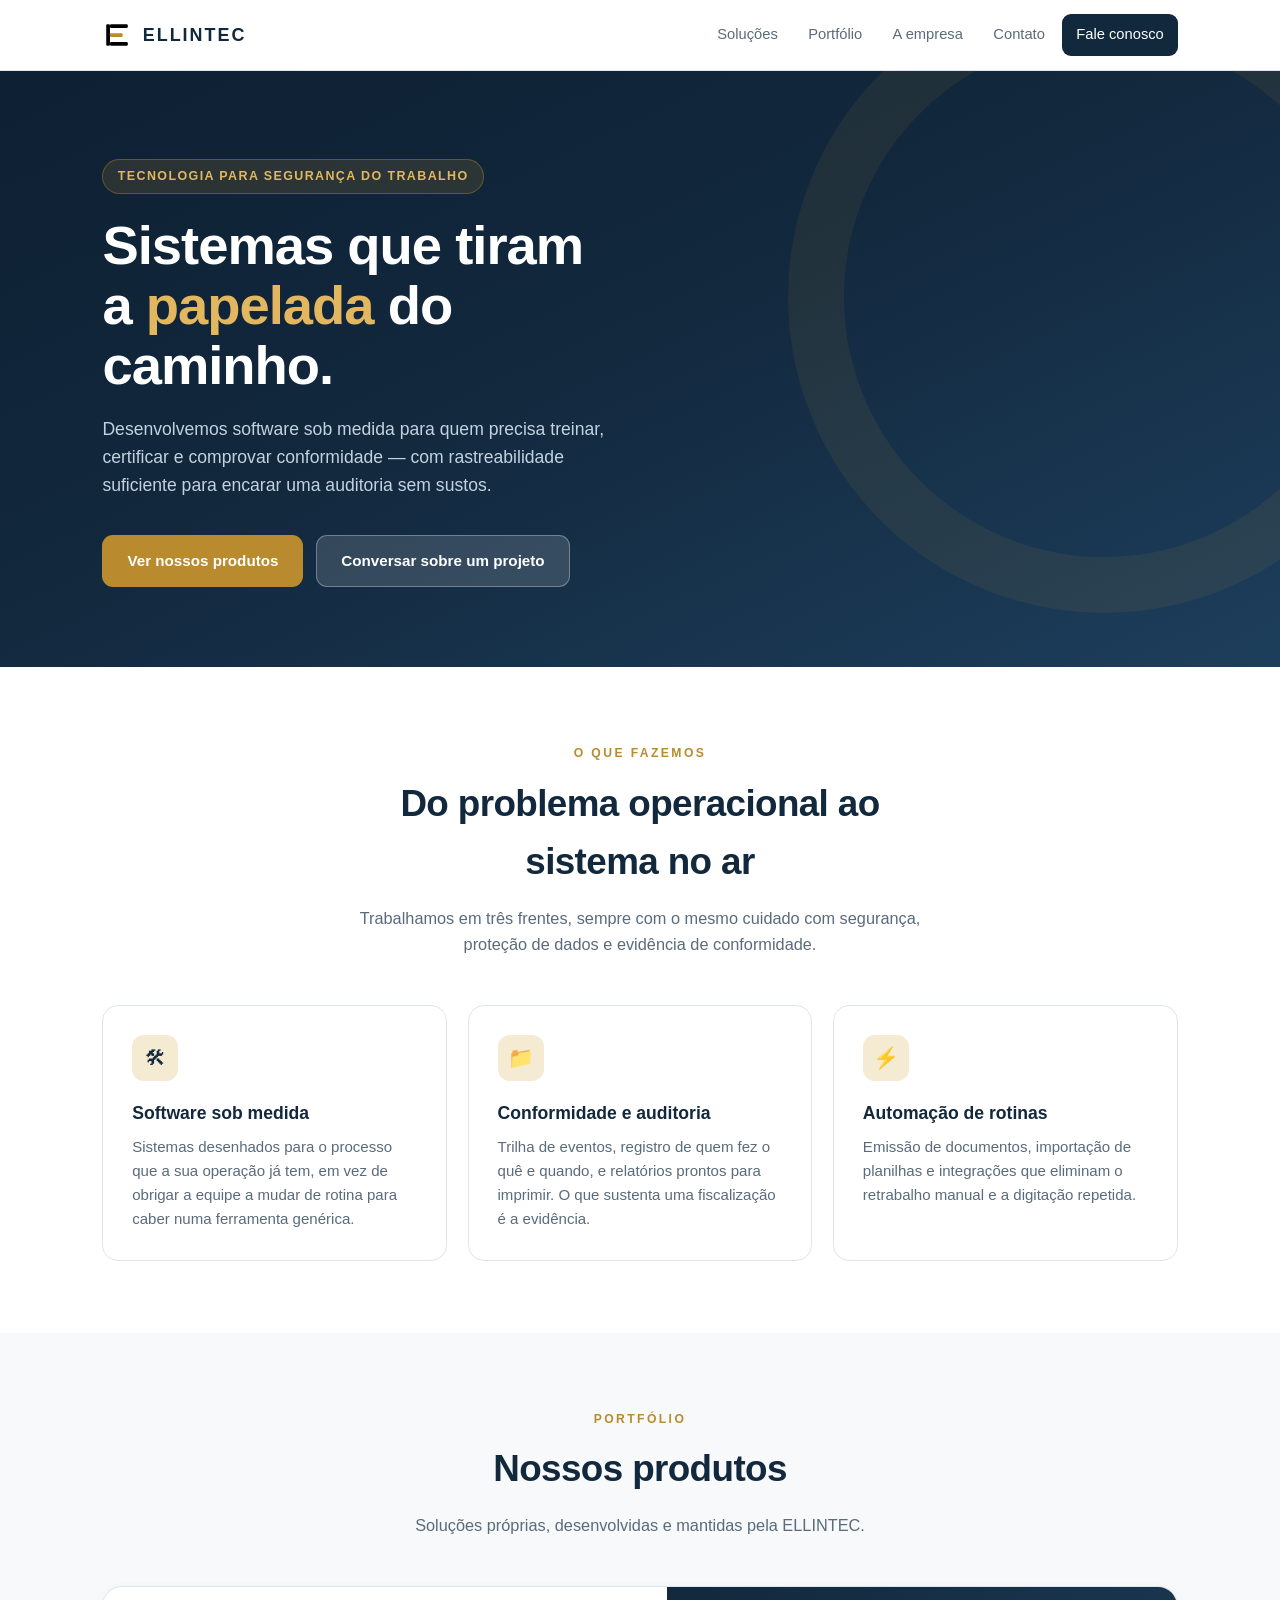
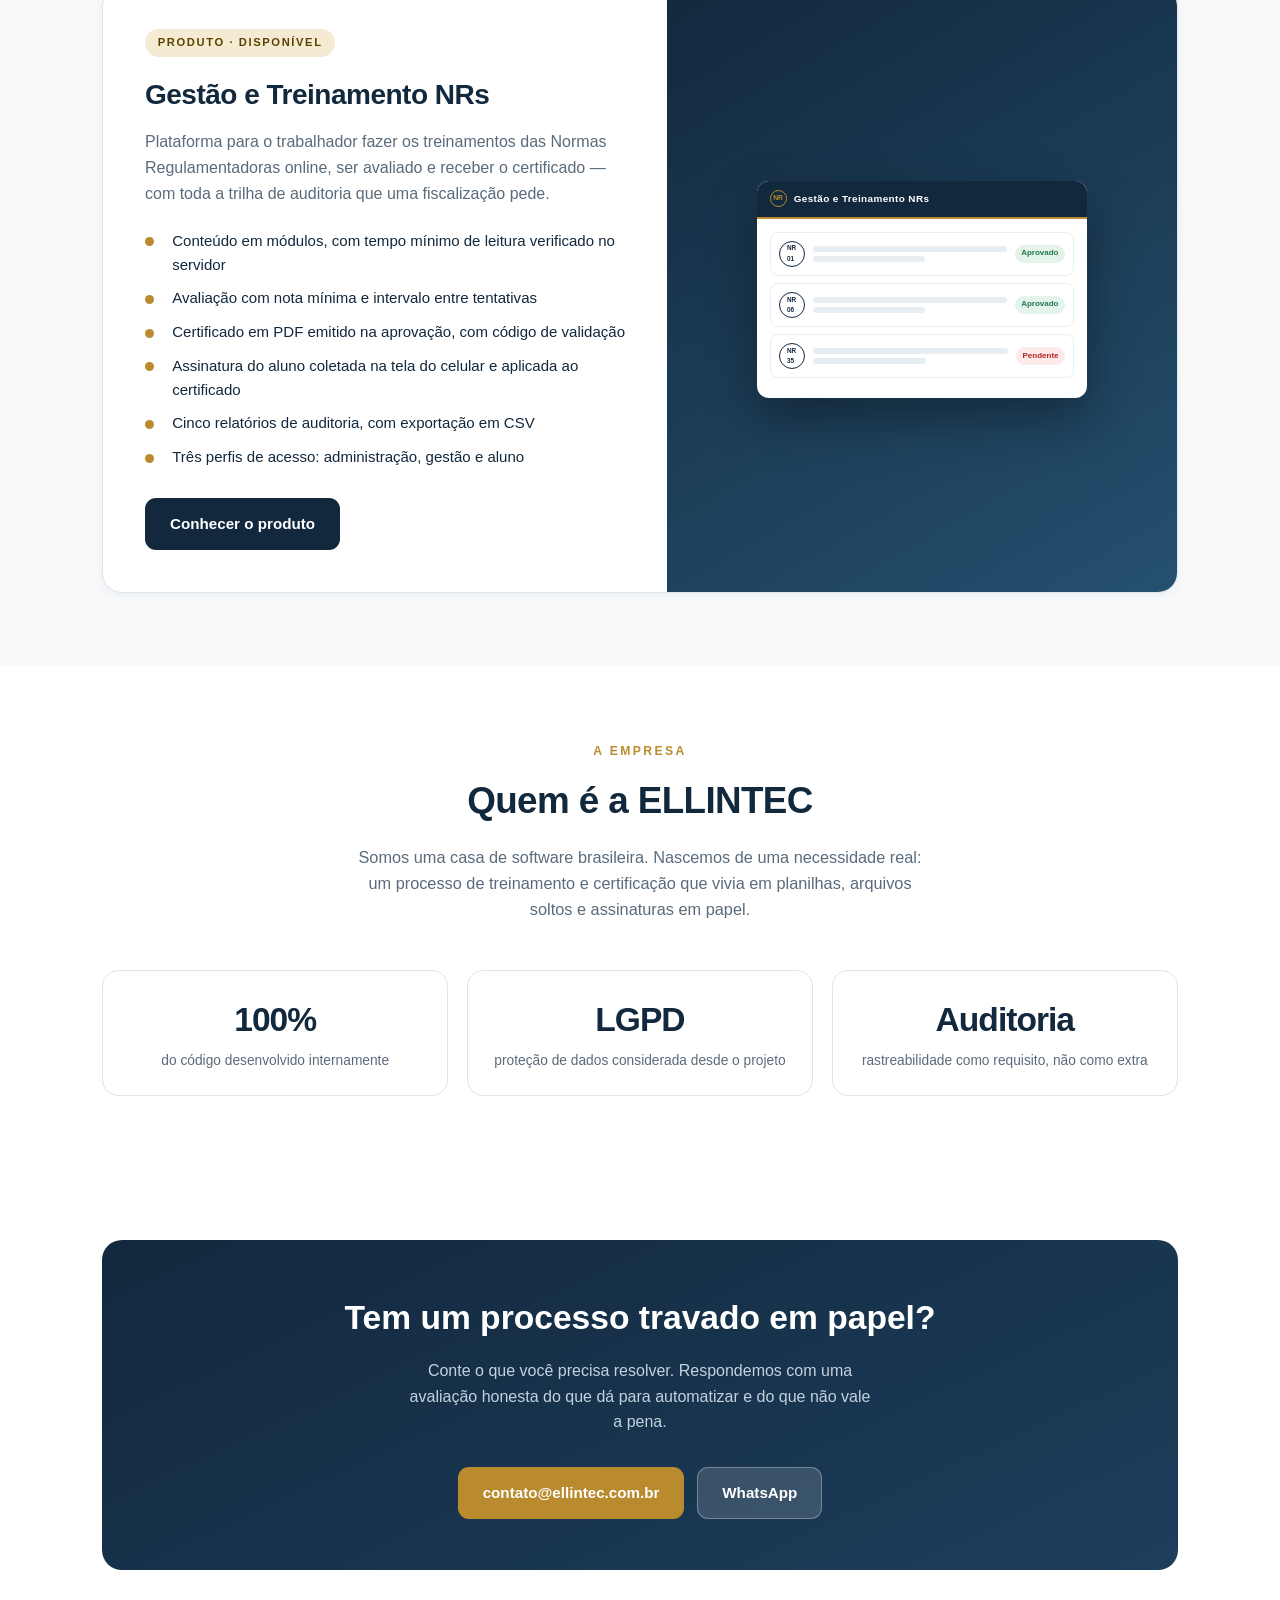
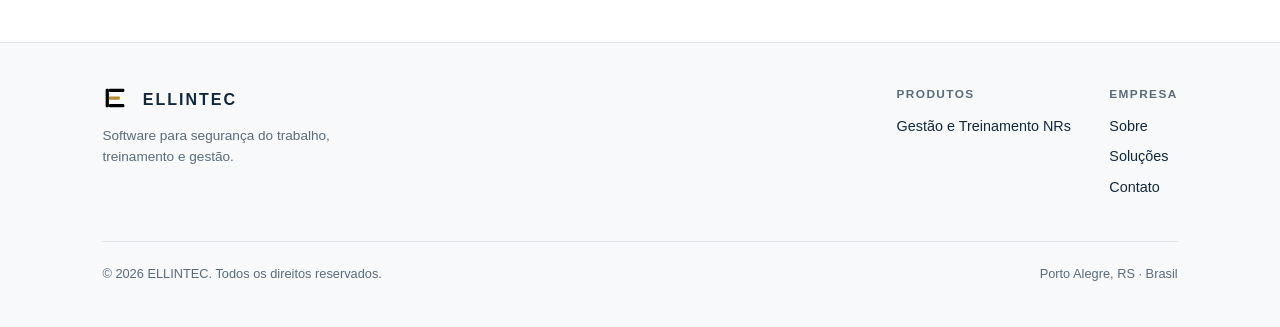
==== index.html @ 3874c129 "feat: site institucional da ELLINTEC com portfolio Site estatico da empresa, separando as duas ident" ====
<!DOCTYPE html>
<html lang="pt-BR">
<head>
<meta charset="utf-8">
<meta name="viewport" content="width=device-width, initial-scale=1">
<meta name="theme-color" content="#12283D">
<title>ELLINTEC &mdash; Software para segurança do trabalho e gestão</title>
<meta name="description" content="A ELLINTEC desenvolve sistemas para segurança do trabalho,
      treinamento e gestão. Conheça o Gestão e Treinamento NRs.">
<link rel="stylesheet" href="css/estilo.css">
<link rel="icon" href="img/logo.svg" type="image/svg+xml">
</head>
<body>

<header class="topo">
  <div class="topo-in">
    <a class="marca" href="/">
      <span class="sig"><img src="img/logo.svg" alt="" width="30" height="30"></span>
      <b>ELLINTEC</b>
    </a>
    <button class="abre-menu" id="abre" aria-label="Abrir menu" aria-expanded="false">&#9776;</button>
    <nav class="nav" id="nav">
      <a href="#solucoes">Soluções</a>
      <a href="#portfolio">Portfólio</a>
      <a href="#sobre">A empresa</a>
      <a href="#contato">Contato</a>
      <a class="btn p" href="#contato">Fale conosco</a>
    </nav>
  </div>
</header>

<!-- ======================================================== hero -->
<div class="hero">
  <div class="wrap">
    <span class="selo-topo">Tecnologia para segurança do trabalho</span>
    <h1>Sistemas que tiram a <span>papelada</span> do caminho.</h1>
    <p>
      Desenvolvemos software sob medida para quem precisa treinar, certificar e
      comprovar conformidade &mdash; com rastreabilidade suficiente para encarar
      uma auditoria sem sustos.
    </p>
    <div class="hero-btns">
      <a class="btn o" href="#portfolio">Ver nossos produtos</a>
      <a class="btn claro" href="#contato">Conversar sobre um projeto</a>
    </div>
  </div>
</div>

<!-- ======================================================== solucoes -->
<section id="solucoes">
  <div class="wrap">
    <div class="titulo-sec">
      <span class="etq">O que fazemos</span>
      <h2>Do problema operacional ao sistema no ar</h2>
      <p>
        Trabalhamos em três frentes, sempre com o mesmo cuidado com segurança,
        proteção de dados e evidência de conformidade.
      </p>
    </div>

    <div class="grade">
      <article class="cartao">
        <div class="ico">&#128736;</div>
        <h3>Software sob medida</h3>
        <p>
          Sistemas desenhados para o processo que a sua operação já tem, em vez de
          obrigar a equipe a mudar de rotina para caber numa ferramenta genérica.
        </p>
      </article>

      <article class="cartao">
        <div class="ico">&#128193;</div>
        <h3>Conformidade e auditoria</h3>
        <p>
          Trilha de eventos, registro de quem fez o quê e quando, e relatórios
          prontos para imprimir. O que sustenta uma fiscalização é a evidência.
        </p>
      </article>

      <article class="cartao">
        <div class="ico">&#9889;</div>
        <h3>Automação de rotinas</h3>
        <p>
          Emissão de documentos, importação de planilhas e integrações que eliminam
          o retrabalho manual e a digitação repetida.
        </p>
      </article>
    </div>
  </div>
</section>

<!-- ======================================================== portfolio -->
<section id="portfolio" class="cinza">
  <div class="wrap">
    <div class="titulo-sec">
      <span class="etq">Portfólio</span>
      <h2>Nossos produtos</h2>
      <p>Soluções próprias, desenvolvidas e mantidas pela ELLINTEC.</p>
    </div>

    <article class="produto">
      <div class="produto-txt">
        <span class="etq-prod">Produto &middot; disponível</span>
        <h3>Gestão e Treinamento NRs</h3>
        <p>
          Plataforma para o trabalhador fazer os treinamentos das Normas
          Regulamentadoras online, ser avaliado e receber o certificado &mdash; com
          toda a trilha de auditoria que uma fiscalização pede.
        </p>
        <ul class="lista">
          <li>Conteúdo em módulos, com tempo mínimo de leitura verificado no servidor</li>
          <li>Avaliação com nota mínima e intervalo entre tentativas</li>
          <li>Certificado em PDF emitido na aprovação, com código de validação</li>
          <li>Assinatura do aluno coletada na tela do celular e aplicada ao certificado</li>
          <li>Cinco relatórios de auditoria, com exportação em CSV</li>
          <li>Três perfis de acesso: administração, gestão e aluno</li>
        </ul>
        <a class="btn p" href="produtos/gestao-treinamento-nrs.html">Conhecer o produto</a>
      </div>

      <div class="produto-arte">
        <!-- Representacao da interface. Nao usa captura de tela real para nao
             expor dado de aluno. -->
        <div class="mock" aria-hidden="true">
          <div class="mock-topo">
            <span class="pin">NR</span>
            <b>Gestão e Treinamento NRs</b>
          </div>
          <div class="mock-corpo">
            <div class="mock-linha">
              <span class="mock-selo">NR<br>01</span>
              <span class="mock-txt"><i></i><i></i></span>
              <span class="mock-tag">Aprovado</span>
            </div>
            <div class="mock-linha">
              <span class="mock-selo">NR<br>06</span>
              <span class="mock-txt"><i></i><i></i></span>
              <span class="mock-tag">Aprovado</span>
            </div>
            <div class="mock-linha">
              <span class="mock-selo">NR<br>35</span>
              <span class="mock-txt"><i></i><i></i></span>
              <span class="mock-tag p">Pendente</span>
            </div>
          </div>
        </div>
      </div>
    </article>
  </div>
</section>

<!-- ======================================================== sobre -->
<section id="sobre">
  <div class="wrap">
    <div class="titulo-sec">
      <span class="etq">A empresa</span>
      <h2>Quem é a ELLINTEC</h2>
      <p>
        Somos uma casa de software brasileira. Nascemos de uma necessidade real:
        um processo de treinamento e certificação que vivia em planilhas, arquivos
        soltos e assinaturas em papel.
      </p>
    </div>

    <div class="numeros grade">
      <div class="cartao num">
        <b>100%</b>
        <span>do código desenvolvido internamente</span>
      </div>
      <div class="cartao num">
        <b>LGPD</b>
        <span>proteção de dados considerada desde o projeto</span>
      </div>
      <div class="cartao num">
        <b>Auditoria</b>
        <span>rastreabilidade como requisito, não como extra</span>
      </div>
    </div>
  </div>
</section>

<!-- ======================================================== contato -->
<section id="contato">
  <div class="wrap">
    <div class="contato">
      <h2>Tem um processo travado em papel?</h2>
      <p>
        Conte o que você precisa resolver. Respondemos com uma avaliação honesta
        do que dá para automatizar e do que não vale a pena.
      </p>
      <div class="contato-btns">
        <!-- TODO: trocar pelo e-mail real da empresa -->
        <a class="btn o" href="mailto:contato@ellintec.com.br">contato@ellintec.com.br</a>
        <!-- TODO: trocar pelo WhatsApp real, formato 55DDDNUMERO -->
        <a class="btn claro" href="https://wa.me/5551000000000" target="_blank" rel="noopener">
          WhatsApp
        </a>
      </div>
    </div>
  </div>
</section>

<!-- ======================================================== rodape -->
<footer class="rodape">
  <div class="wrap">
    <div class="rodape-in">
      <div>
        <a class="marca" href="/">
          <span class="sig"><img src="img/logo.svg" alt="" width="26" height="26"></span>
          <b>ELLINTEC</b>
        </a>
        <p>Software para segurança do trabalho, treinamento e gestão.</p>
      </div>

      <div class="rodape-links">
        <div class="rodape-col">
          <h4>Produtos</h4>
          <a href="produtos/gestao-treinamento-nrs.html">Gestão e Treinamento NRs</a>
        </div>
        <div class="rodape-col">
          <h4>Empresa</h4>
          <a href="#sobre">Sobre</a>
          <a href="#solucoes">Soluções</a>
          <a href="#contato">Contato</a>
        </div>
      </div>
    </div>

    <div class="copy">
      <span>&copy; <span id="ano">2026</span> ELLINTEC. Todos os direitos reservados.</span>
      <!-- TODO: incluir CNPJ quando a empresa estiver constituída -->
      <span>Porto Alegre, RS &middot; Brasil</span>
    </div>
  </div>
</footer>

<script src="js/site.js"></script>
</body>
</html>
---- css/estilo.css ----
/* ================================================================ base */
:root{
  --tinta:#12283D;
  --tinta-2:#2C4A66;
  --ouro:#B98B2E;
  --ouro-claro:#F5EAD2;
  --linha:#DFE5EB;
  --cinza:#5A6B7B;
  --fundo:#F7F9FB;
  --raio:16px;
  --largura:1120px;
}
*{box-sizing:border-box;margin:0;padding:0}
html{scroll-behavior:smooth}
body{
  font-family:-apple-system,BlinkMacSystemFont,"Segoe UI",Roboto,Helvetica,Arial,sans-serif;
  color:var(--tinta);background:#fff;line-height:1.6;font-size:16px;
  -webkit-font-smoothing:antialiased;
}
img,svg{max-width:100%;display:block}
a{color:inherit}
.wrap{max-width:var(--largura);margin:0 auto;padding:0 1.4rem}

/* ================================================================ topo */
.topo{position:sticky;top:0;z-index:60;background:rgba(255,255,255,.92);
  backdrop-filter:saturate(180%) blur(12px);border-bottom:1px solid var(--linha)}
.topo-in{display:flex;align-items:center;gap:1.5rem;padding:.9rem 1.4rem;
  max-width:var(--largura);margin:0 auto}
.marca{display:flex;align-items:center;gap:.65rem;text-decoration:none;flex:none}
.marca .sig{width:30px;height:30px;color:var(--tinta)}
.marca b{font-size:1.12rem;font-weight:800;letter-spacing:2px}
.nav{margin-left:auto;display:flex;align-items:center;gap:.3rem}
.nav a{text-decoration:none;font-size:.92rem;color:var(--cinza);padding:.5rem .8rem;
  border-radius:9px;font-weight:500;white-space:nowrap}
.nav a:hover{color:var(--tinta);background:#F0F4F7}
.abre-menu{display:none;margin-left:auto;background:none;border:1px solid var(--linha);
  border-radius:9px;padding:.5rem .7rem;font-size:1.1rem;cursor:pointer;color:var(--tinta)}

/* ================================================================ botoes */
.btn{display:inline-flex;align-items:center;justify-content:center;gap:.5rem;
  padding:.82rem 1.5rem;border-radius:11px;text-decoration:none;font-weight:600;
  font-size:.95rem;border:1.5px solid transparent;transition:transform .15s,filter .15s;
  cursor:pointer;font-family:inherit}
.btn:hover{filter:brightness(1.08);transform:translateY(-1px)}
.btn.p{background:var(--tinta);color:#fff}
.btn.s{background:#fff;color:var(--tinta);border-color:var(--linha)}
.btn.o{background:var(--ouro);color:#fff}
.btn.claro{background:rgba(255,255,255,.14);color:#fff;border-color:rgba(255,255,255,.3)}

/* ================================================================ hero */
.hero{background:linear-gradient(155deg,#0E2033 0%,#12283D 45%,#1D3E5C 100%);
  color:#fff;padding:5.5rem 0 5rem;position:relative;overflow:hidden}
.hero::after{content:"";position:absolute;right:-140px;top:-90px;width:520px;height:520px;
  border-radius:50%;border:56px solid rgba(185,139,46,.09)}
.hero .wrap{position:relative;z-index:1}
.selo-topo{display:inline-flex;align-items:center;gap:.5rem;background:rgba(185,139,46,.16);
  border:1px solid rgba(185,139,46,.4);color:#E3B75F;padding:.4rem .9rem;border-radius:99px;
  font-size:.78rem;font-weight:700;letter-spacing:1.4px;text-transform:uppercase}
.hero h1{font-size:clamp(2rem,5vw,3.4rem);line-height:1.1;font-weight:800;
  letter-spacing:-1px;margin:1.4rem 0 1.2rem;max-width:17ch}
.hero h1 span{color:#E3B75F}
.hero p{font-size:1.1rem;color:#C3D2DF;max-width:52ch;margin-bottom:2.2rem}
.hero-btns{display:flex;gap:.8rem;flex-wrap:wrap}

/* ================================================================ secoes */
section{padding:4.5rem 0}
.titulo-sec{text-align:center;max-width:64ch;margin:0 auto 3rem}
.titulo-sec .etq{font-size:.76rem;font-weight:700;letter-spacing:2.4px;color:var(--ouro);
  text-transform:uppercase}
.titulo-sec h2{font-size:clamp(1.6rem,3.4vw,2.3rem);font-weight:800;letter-spacing:-.6px;
  margin:.6rem 0 .8rem}
.titulo-sec p{color:var(--cinza);font-size:1.02rem}

.grade{display:grid;gap:1.3rem;grid-template-columns:repeat(auto-fit,minmax(280px,1fr))}
.cartao{background:#fff;border:1px solid var(--linha);border-radius:var(--raio);padding:1.8rem;
  transition:border-color .18s,transform .18s,box-shadow .18s}
.cartao:hover{border-color:var(--tinta-2);transform:translateY(-3px);
  box-shadow:0 12px 34px rgba(18,40,61,.09)}
.cartao .ico{width:46px;height:46px;border-radius:12px;background:var(--ouro-claro);
  display:grid;place-items:center;margin-bottom:1.1rem;font-size:1.3rem}
.cartao h3{font-size:1.1rem;margin-bottom:.5rem}
.cartao p{color:var(--cinza);font-size:.94rem}

.cinza{background:var(--fundo)}

/* ================================================================ portfolio */
.produto{background:#fff;border:1px solid var(--linha);border-radius:20px;overflow:hidden;
  display:grid;grid-template-columns:1.05fr .95fr;box-shadow:0 2px 10px rgba(18,40,61,.05)}
.produto-txt{padding:2.6rem}
.produto .etq-prod{display:inline-block;background:var(--ouro-claro);color:#5C4200;
  font-size:.7rem;font-weight:800;letter-spacing:1.6px;text-transform:uppercase;
  padding:.32rem .8rem;border-radius:99px;margin-bottom:1rem}
.produto h3{font-size:1.75rem;font-weight:800;letter-spacing:-.5px;margin-bottom:.7rem}
.produto > .produto-txt > p{color:var(--cinza);margin-bottom:1.4rem}
.lista{list-style:none;margin-bottom:1.8rem}
.lista li{position:relative;padding-left:1.7rem;margin-bottom:.6rem;font-size:.94rem}
.lista li::before{content:"";position:absolute;left:0;top:.55rem;width:9px;height:9px;
  border-radius:50%;background:var(--ouro)}
.produto-arte{background:linear-gradient(150deg,#12283D,#25506F);display:grid;place-items:center;
  padding:2.2rem;position:relative}
.mock{width:100%;max-width:330px;background:#fff;border-radius:12px;overflow:hidden;
  box-shadow:0 22px 50px rgba(0,0,0,.34)}
.mock-topo{background:#12283D;border-bottom:2px solid var(--ouro);padding:.6rem .8rem;
  display:flex;align-items:center;gap:.45rem}
.mock-topo .pin{width:17px;height:17px;border:1.5px solid var(--ouro);border-radius:50%;
  display:grid;place-items:center;font-size:.42rem;color:var(--ouro);font-weight:800}
.mock-topo b{color:#fff;font-size:.62rem;letter-spacing:.4px}
.mock-corpo{padding:.8rem}
.mock-linha{display:flex;align-items:center;gap:.5rem;padding:.5rem;border:1px solid #E8EDF1;
  border-radius:8px;margin-bottom:.45rem}
.mock-selo{width:26px;height:26px;border:1.6px solid #12283D;border-radius:50%;flex:none;
  display:grid;place-items:center;font-size:.4rem;font-weight:800}
.mock-txt{flex:1;min-width:0}
.mock-txt i{display:block;height:6px;background:#E8EDF1;border-radius:4px;margin-bottom:4px}
.mock-txt i:last-child{width:58%;margin-bottom:0}
.mock-tag{font-size:.5rem;font-weight:800;padding:.16rem .4rem;border-radius:99px;
  background:#E4F4EB;color:#1E7A4B;white-space:nowrap}
.mock-tag.p{background:#FBEAE9;color:#B3261E}

/* ================================================================ numeros */
.numeros{display:grid;gap:1.2rem;grid-template-columns:repeat(auto-fit,minmax(190px,1fr))}
.num{text-align:center;padding:1.4rem}
.num b{display:block;font-size:2.1rem;font-weight:800;letter-spacing:-1px}
.num span{font-size:.86rem;color:var(--cinza)}

/* ================================================================ contato */
.contato{background:linear-gradient(155deg,#12283D,#1D3E5C);color:#fff;border-radius:20px;
  padding:3.2rem 2.4rem;text-align:center}
.contato h2{font-size:clamp(1.5rem,3vw,2.1rem);font-weight:800;margin-bottom:.8rem}
.contato p{color:#C3D2DF;max-width:52ch;margin:0 auto 2rem}
.contato-btns{display:flex;gap:.8rem;justify-content:center;flex-wrap:wrap}

/* ================================================================ rodape */
.rodape{border-top:1px solid var(--linha);padding:2.6rem 0;background:var(--fundo)}
.rodape-in{display:flex;gap:2rem;flex-wrap:wrap;align-items:flex-start;
  justify-content:space-between}
.rodape .marca b{font-size:1rem}
.rodape p{font-size:.85rem;color:var(--cinza);margin-top:.6rem;max-width:34ch}
.rodape-links{display:flex;gap:2.4rem;flex-wrap:wrap}
.rodape-col h4{font-size:.74rem;text-transform:uppercase;letter-spacing:1.4px;
  color:var(--cinza);margin-bottom:.7rem}
.rodape-col a{display:block;text-decoration:none;font-size:.9rem;margin-bottom:.45rem;
  color:var(--tinta)}
.rodape-col a:hover{color:var(--ouro)}
.copy{border-top:1px solid var(--linha);margin-top:2.2rem;padding-top:1.4rem;
  font-size:.8rem;color:var(--cinza);display:flex;justify-content:space-between;
  gap:1rem;flex-wrap:wrap}

/* ================================================================ mobile */
@media (max-width:880px){
  .produto{grid-template-columns:1fr}
  .produto-arte{order:-1;padding:2rem 1.4rem}
}
@media (max-width:720px){
  section{padding:3.2rem 0}
  .hero{padding:3.8rem 0 3.4rem}
  .nav{position:fixed;inset:56px 0 auto 0;background:#fff;flex-direction:column;
    align-items:stretch;padding:.6rem 1rem 1.2rem;border-bottom:1px solid var(--linha);
    display:none;box-shadow:0 14px 30px rgba(18,40,61,.1)}
  .nav.aberto{display:flex}
  .nav a{padding:.75rem .6rem}
  .nav .btn{margin-top:.5rem}
  .abre-menu{display:block}
  .produto-txt{padding:1.7rem}
  .contato{padding:2.4rem 1.4rem}
  .hero-btns .btn,.contato-btns .btn{flex:1;min-width:150px}
}
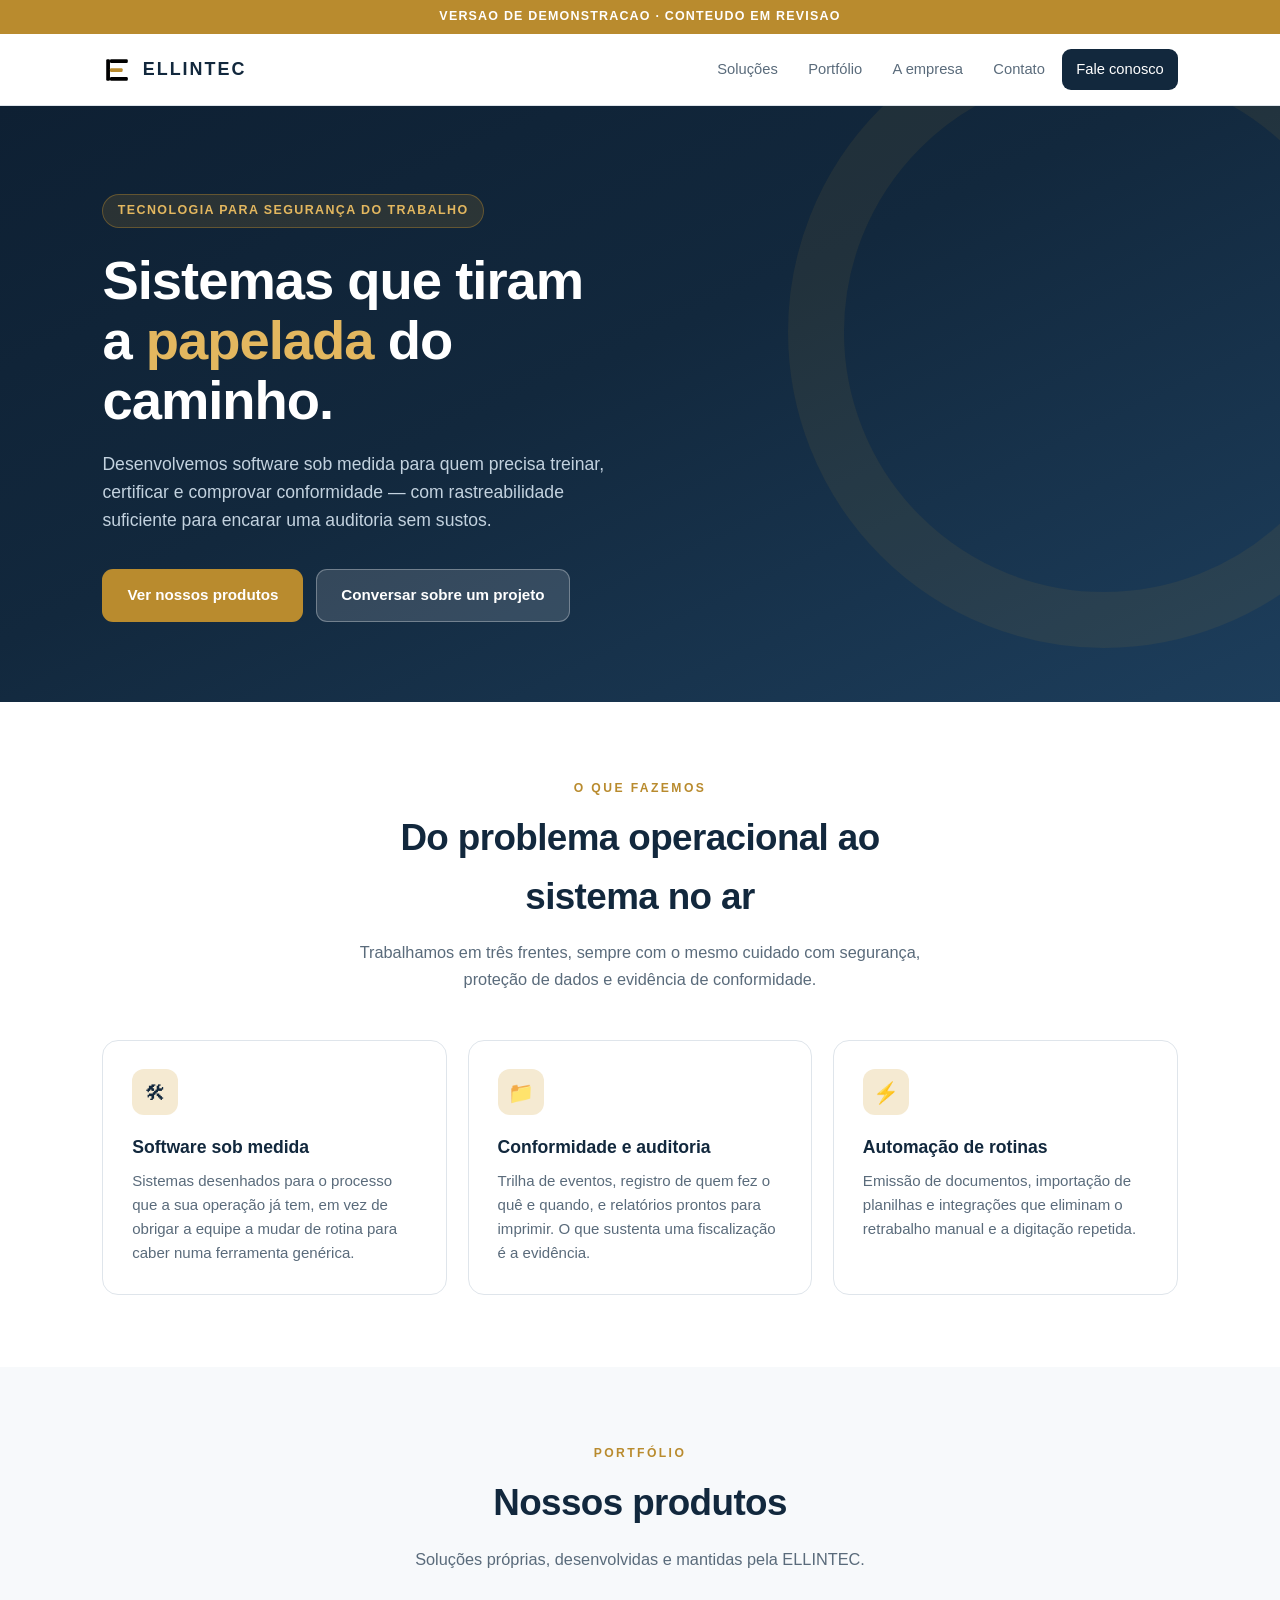
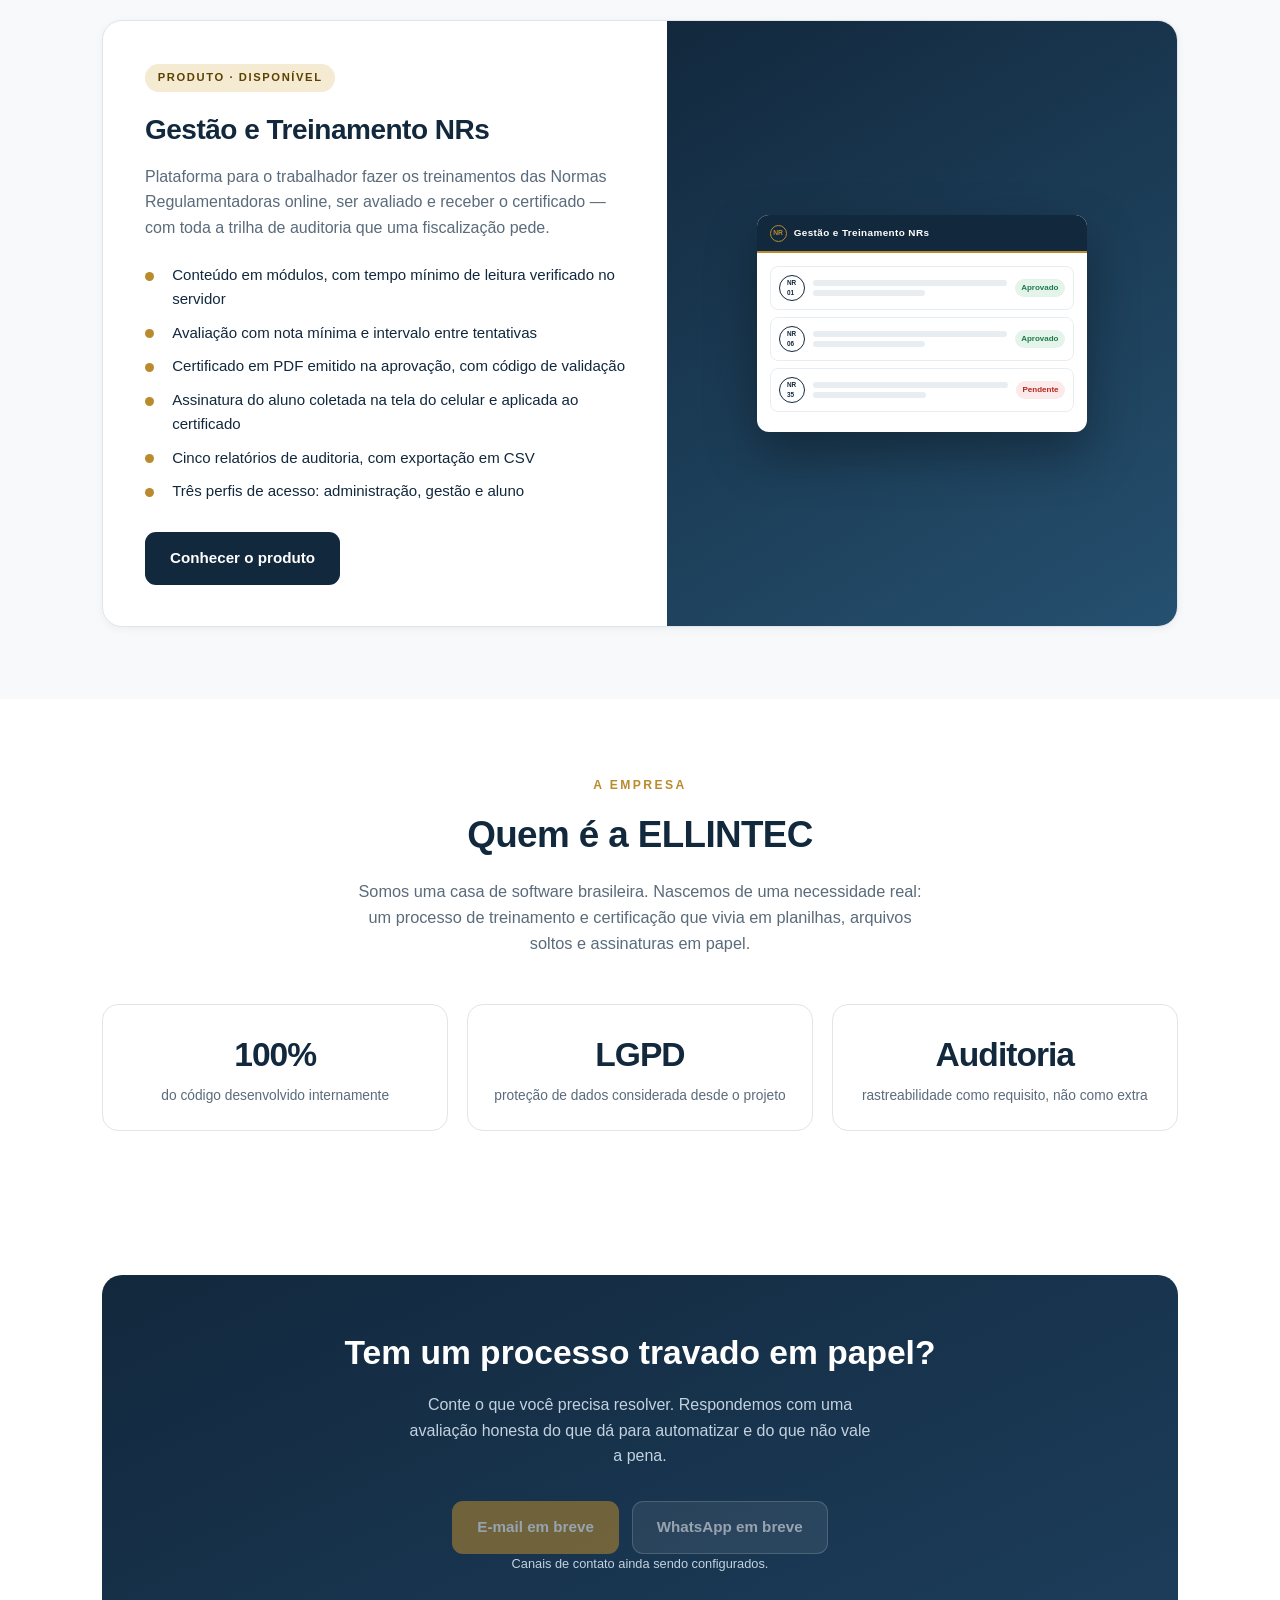
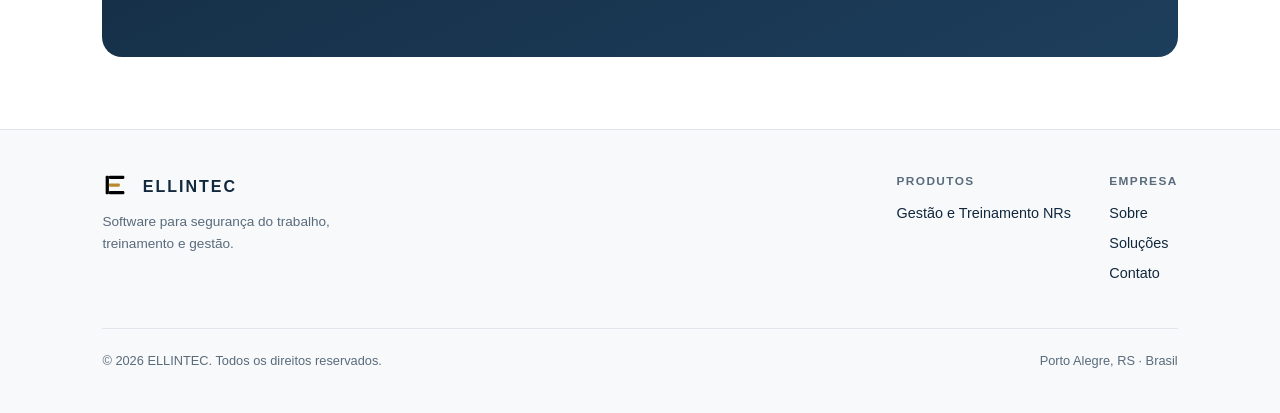
==== commit 2a5605f8: "chore(site): estado de demonstracao, sem contato falso Publicando para teste antes de existir e-mail" ====
--- a/index.html
+++ b/index.html
@@ -11,6 +11,9 @@
 <link rel="icon" href="img/logo.svg" type="image/svg+xml">
 </head>
 <body>
+
+<!-- Faixa de versao de teste. Para tirar do ar, apague este bloco. -->
+<div class="faixa-teste">Versao de demonstracao &middot; conteudo em revisao</div>
 
 <header class="topo">
   <div class="topo-in">
@@ -188,14 +191,15 @@
         Conte o que você precisa resolver. Respondemos com uma avaliação honesta
         do que dá para automatizar e do que não vale a pena.
       </p>
+      <!-- TODO ao entrar no ar de verdade: trocar os dois botoes abaixo pelo
+           e-mail real e pelo WhatsApp real (formato 55DDDNUMERO). Enquanto forem
+           ficticios, ficam desativados: botao que nao leva a lugar nenhum e pior
+           do que nao ter botao. -->
       <div class="contato-btns">
-        <!-- TODO: trocar pelo e-mail real da empresa -->
-        <a class="btn o" href="mailto:contato@ellintec.com.br">contato@ellintec.com.br</a>
-        <!-- TODO: trocar pelo WhatsApp real, formato 55DDDNUMERO -->
-        <a class="btn claro" href="https://wa.me/5551000000000" target="_blank" rel="noopener">
-          WhatsApp
-        </a>
-      </div>
+        <span class="btn o desativado" aria-disabled="true">E-mail em breve</span>
+        <span class="btn claro desativado" aria-disabled="true">WhatsApp em breve</span>
+      </div>
+      <p class="aviso-teste">Canais de contato ainda sendo configurados.</p>
     </div>
   </div>
 </section>
--- a/css/estilo.css
+++ b/css/estilo.css
@@ -165,3 +165,10 @@
   .contato{padding:2.4rem 1.4rem}
   .hero-btns .btn,.contato-btns .btn{flex:1;min-width:150px}
 }
+
+/* ================================================ estado de demonstracao
+   Remover junto com a faixa quando os dados reais entrarem. */
+.faixa-teste{background:var(--ouro);color:#fff;text-align:center;font-size:.78rem;
+  font-weight:700;letter-spacing:1.2px;text-transform:uppercase;padding:.45rem 1rem}
+.btn.desativado{opacity:.55;cursor:not-allowed;pointer-events:none}
+.aviso-teste{font-size:.8rem;color:#8FA3B5;margin-top:1rem}
